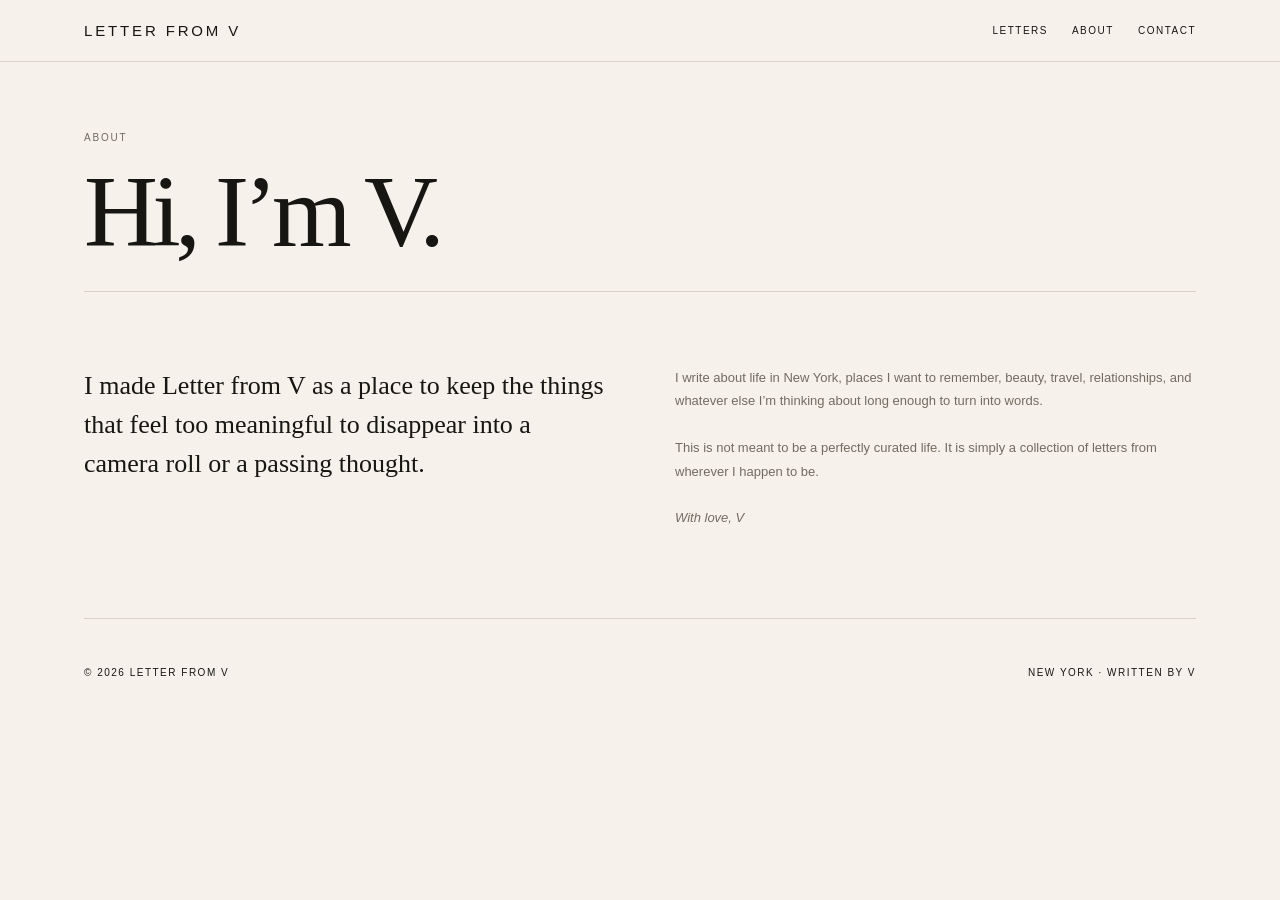
==== about.html @ 70c4c7c1 "Add files via upload" ====
<!doctype html>
<html lang="en"><head>
<meta charset="utf-8"><meta name="viewport" content="width=device-width,initial-scale=1">
<title>About — Letter from V</title><link rel="stylesheet" href="style.css"></head>
<body>
<header>
  <div class="header-inner">
    <a class="brand" href="index.html">Letter from V</a>
    <nav>
      <a href="letters.html">Letters</a>
      <a href="about.html">About</a>
      <a href="mailto:hello@letterfromv.com">Contact</a>
    </nav>
  </div>
</header>

<main class="shell">
<section class="page-title"><div class="kicker">About</div><h1>Hi, I’m V.</h1></section>
<section class="section about-grid">
<div>
  <p>I made Letter from V as a place to keep the things that feel too meaningful to disappear into a camera roll or a passing thought.</p>
</div>
<div class="copy">
  I write about life in New York, places I want to remember, beauty, travel, relationships, and whatever else I’m thinking about long enough to turn into words.
  <br><br>
  This is not meant to be a perfectly curated life. It is simply a collection of letters from wherever I happen to be.
  <br><br>
  <em>With love, V</em>
</div>
</section>
</main>
<footer>
  <div class="mini">© 2026 Letter from V</div>
  <div class="mini">New York · Written by V</div>
</footer>
</body></html>
---- style.css ----
:root{
  --bg:#f6f2eb;
  --paper:#fbfaf7;
  --ink:#171612;
  --muted:#716b61;
  --line:#d8d1c6;
  --accent:#a69580;
}
*{box-sizing:border-box}
html{scroll-behavior:smooth}
body{
  margin:0;
  background:var(--bg);
  color:var(--ink);
  font-family:Georgia,"Times New Roman",serif;
}
a{color:inherit;text-decoration:none}
img{max-width:100%;display:block}
.shell{max-width:1240px;margin:auto;padding:0 5vw}
header{
  position:sticky;top:0;z-index:20;
  background:rgba(246,242,235,.94);
  backdrop-filter:blur(12px);
  border-bottom:1px solid var(--line);
}
.header-inner{
  max-width:1240px;margin:auto;padding:22px 5vw;
  display:flex;justify-content:space-between;align-items:center;gap:24px
}
.brand{
  font-family:Arial,sans-serif;
  font-size:15px;letter-spacing:.19em;text-transform:uppercase
}
nav{display:flex;gap:24px;align-items:center;flex-wrap:wrap;justify-content:flex-end}
nav a,.mini{
  font-family:Arial,sans-serif;font-size:10px;letter-spacing:.15em;text-transform:uppercase
}
.hero{
  min-height:72vh;display:grid;align-content:center;
  padding:75px 0;border-bottom:1px solid var(--line)
}
.kicker{
  font-family:Arial,sans-serif;font-size:10px;letter-spacing:.18em;
  text-transform:uppercase;color:var(--muted);margin-bottom:26px
}
h1{
  font-weight:400;font-size:clamp(66px,10vw,145px);
  line-height:.84;letter-spacing:-.055em;margin:0;max-width:1100px
}
.hero-meta{
  display:flex;justify-content:space-between;gap:36px;align-items:flex-end;margin-top:54px
}
.hero-copy{max-width:560px;font-size:20px;line-height:1.55;color:#35312b}
.signature{font-size:24px;font-style:italic;white-space:nowrap}
.section{padding:74px 0 88px;border-bottom:1px solid var(--line)}
.section-head{display:flex;justify-content:space-between;align-items:flex-end;gap:20px;margin-bottom:34px}
h2{font-size:42px;font-weight:400;margin:0}
.grid{display:grid;grid-template-columns:1.35fr 1fr 1fr;gap:24px}
.card{border-top:1px solid var(--ink);padding-top:12px}
.photo{
  aspect-ratio:4/5;overflow:hidden;margin-bottom:18px;
  background:#d8d0c4;position:relative
}
.photo img{width:100%;height:100%;object-fit:cover;filter:saturate(.74) contrast(.95)}
.category{font-family:Arial,sans-serif;font-size:9px;letter-spacing:.14em;text-transform:uppercase;color:var(--muted)}
.card h3{font-size:28px;font-weight:400;line-height:1.05;margin:10px 0 12px}
.card.featured h3{font-size:40px}
.dek{font-size:15px;line-height:1.55;color:var(--muted)}
.more{display:inline-block;margin-top:15px;border-bottom:1px solid var(--ink);padding-bottom:3px}
.about-grid{display:grid;grid-template-columns:1fr 1fr;gap:70px}
.about-grid p:first-of-type{font-size:26px;line-height:1.5;margin-top:0}
.copy{font-family:Arial,sans-serif;font-size:13px;line-height:1.8;color:var(--muted)}
.page-title{padding:70px 0 36px;border-bottom:1px solid var(--line)}
.page-title h1{font-size:clamp(56px,8vw,110px)}
.letters-list{padding:20px 0 90px}
.letter-row{
  display:grid;grid-template-columns:140px 1fr 220px;gap:30px;
  padding:28px 0;border-bottom:1px solid var(--line);align-items:start
}
.letter-row h3{font-size:34px;font-weight:400;margin:0}
.letter-row p{margin:0;color:var(--muted);line-height:1.6}
.article{
  max-width:760px;margin:0 auto;padding:76px 0 100px
}
.article .meta{font-family:Arial,sans-serif;font-size:10px;letter-spacing:.13em;text-transform:uppercase;color:var(--muted)}
.article h1{font-size:clamp(50px,8vw,90px);line-height:.95;margin:18px 0 28px}
.article .lead{font-size:23px;line-height:1.5;color:#38332d}
.article p{font-size:19px;line-height:1.8}
.article hr{border:0;border-top:1px solid var(--line);margin:46px 0}
.article-sign{font-size:26px;font-style:italic}
footer{
  max-width:1240px;margin:auto;padding:48px 5vw 68px;
  display:flex;justify-content:space-between;gap:20px;flex-wrap:wrap
}
@media(max-width:850px){
  .grid{grid-template-columns:1fr}
  .hero-meta,.about-grid{display:block}
  .signature{margin-top:25px}
  .letter-row{grid-template-columns:1fr}
  .letter-row h3{font-size:30px}
  nav{gap:12px}
  .card.featured h3,.card h3{font-size:31px}
}
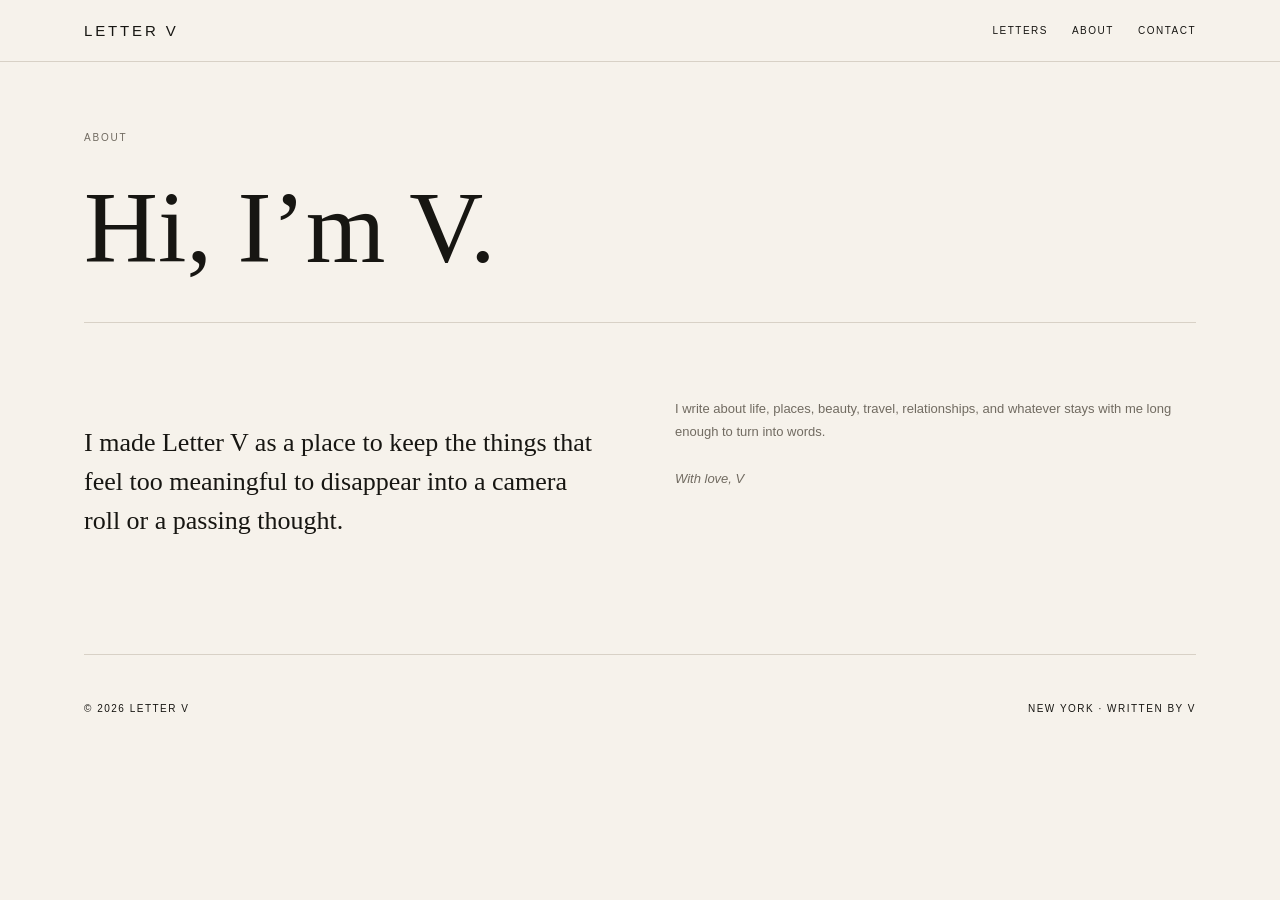
==== commit d39dfaa4: "Add files via upload" ====
--- a/about.html
+++ b/about.html
@@ -1,36 +1 @@
-<!doctype html>
-<html lang="en"><head>
-<meta charset="utf-8"><meta name="viewport" content="width=device-width,initial-scale=1">
-<title>About — Letter from V</title><link rel="stylesheet" href="style.css"></head>
-<body>
-<header>
-  <div class="header-inner">
-    <a class="brand" href="index.html">Letter from V</a>
-    <nav>
-      <a href="letters.html">Letters</a>
-      <a href="about.html">About</a>
-      <a href="mailto:hello@letterfromv.com">Contact</a>
-    </nav>
-  </div>
-</header>
-
-<main class="shell">
-<section class="page-title"><div class="kicker">About</div><h1>Hi, I’m V.</h1></section>
-<section class="section about-grid">
-<div>
-  <p>I made Letter from V as a place to keep the things that feel too meaningful to disappear into a camera roll or a passing thought.</p>
-</div>
-<div class="copy">
-  I write about life in New York, places I want to remember, beauty, travel, relationships, and whatever else I’m thinking about long enough to turn into words.
-  <br><br>
-  This is not meant to be a perfectly curated life. It is simply a collection of letters from wherever I happen to be.
-  <br><br>
-  <em>With love, V</em>
-</div>
-</section>
-</main>
-<footer>
-  <div class="mini">© 2026 Letter from V</div>
-  <div class="mini">New York · Written by V</div>
-</footer>
-</body></html>+<!doctype html><html><head><meta charset="utf-8"><meta name="viewport" content="width=device-width,initial-scale=1"><title>About — Letter V</title><link rel="stylesheet" href="style.css"></head><body><header><div class="header-inner"><a class="brand" href="index.html">Letter V</a><nav><a href="letters.html">Letters</a><a href="about.html">About</a><a href="mailto:hello@letterfromv.com">Contact</a></nav></div></header><main class="shell"><section class="page-title"><div class="kicker">About</div><h1>Hi, I’m V.</h1></section><section class="section about-grid"><div><p>I made Letter V as a place to keep the things that feel too meaningful to disappear into a camera roll or a passing thought.</p></div><div class="copy">I write about life, places, beauty, travel, relationships, and whatever stays with me long enough to turn into words.<br><br><em>With love, V</em></div></section></main><footer><div class="mini">© 2026 Letter V</div><div class="mini">New York · Written by V</div></footer></body></html>
--- a/style.css
+++ b/style.css
@@ -1,104 +1,38 @@
 
-:root{
-  --bg:#f6f2eb;
-  --paper:#fbfaf7;
-  --ink:#171612;
-  --muted:#716b61;
-  --line:#d8d1c6;
-  --accent:#a69580;
-}
-*{box-sizing:border-box}
-html{scroll-behavior:smooth}
-body{
-  margin:0;
-  background:var(--bg);
-  color:var(--ink);
-  font-family:Georgia,"Times New Roman",serif;
-}
-a{color:inherit;text-decoration:none}
-img{max-width:100%;display:block}
-.shell{max-width:1240px;margin:auto;padding:0 5vw}
-header{
-  position:sticky;top:0;z-index:20;
-  background:rgba(246,242,235,.94);
-  backdrop-filter:blur(12px);
-  border-bottom:1px solid var(--line);
-}
-.header-inner{
-  max-width:1240px;margin:auto;padding:22px 5vw;
-  display:flex;justify-content:space-between;align-items:center;gap:24px
-}
-.brand{
-  font-family:Arial,sans-serif;
-  font-size:15px;letter-spacing:.19em;text-transform:uppercase
-}
-nav{display:flex;gap:24px;align-items:center;flex-wrap:wrap;justify-content:flex-end}
-nav a,.mini{
-  font-family:Arial,sans-serif;font-size:10px;letter-spacing:.15em;text-transform:uppercase
-}
-.hero{
-  min-height:72vh;display:grid;align-content:center;
-  padding:75px 0;border-bottom:1px solid var(--line)
-}
-.kicker{
-  font-family:Arial,sans-serif;font-size:10px;letter-spacing:.18em;
-  text-transform:uppercase;color:var(--muted);margin-bottom:26px
-}
-h1{
-  font-weight:400;font-size:clamp(66px,10vw,145px);
-  line-height:.84;letter-spacing:-.055em;margin:0;max-width:1100px
-}
-.hero-meta{
-  display:flex;justify-content:space-between;gap:36px;align-items:flex-end;margin-top:54px
-}
-.hero-copy{max-width:560px;font-size:20px;line-height:1.55;color:#35312b}
-.signature{font-size:24px;font-style:italic;white-space:nowrap}
-.section{padding:74px 0 88px;border-bottom:1px solid var(--line)}
-.section-head{display:flex;justify-content:space-between;align-items:flex-end;gap:20px;margin-bottom:34px}
-h2{font-size:42px;font-weight:400;margin:0}
-.grid{display:grid;grid-template-columns:1.35fr 1fr 1fr;gap:24px}
-.card{border-top:1px solid var(--ink);padding-top:12px}
-.photo{
-  aspect-ratio:4/5;overflow:hidden;margin-bottom:18px;
-  background:#d8d0c4;position:relative
-}
-.photo img{width:100%;height:100%;object-fit:cover;filter:saturate(.74) contrast(.95)}
-.category{font-family:Arial,sans-serif;font-size:9px;letter-spacing:.14em;text-transform:uppercase;color:var(--muted)}
-.card h3{font-size:28px;font-weight:400;line-height:1.05;margin:10px 0 12px}
-.card.featured h3{font-size:40px}
-.dek{font-size:15px;line-height:1.55;color:var(--muted)}
-.more{display:inline-block;margin-top:15px;border-bottom:1px solid var(--ink);padding-bottom:3px}
-.about-grid{display:grid;grid-template-columns:1fr 1fr;gap:70px}
-.about-grid p:first-of-type{font-size:26px;line-height:1.5;margin-top:0}
-.copy{font-family:Arial,sans-serif;font-size:13px;line-height:1.8;color:var(--muted)}
-.page-title{padding:70px 0 36px;border-bottom:1px solid var(--line)}
-.page-title h1{font-size:clamp(56px,8vw,110px)}
-.letters-list{padding:20px 0 90px}
-.letter-row{
-  display:grid;grid-template-columns:140px 1fr 220px;gap:30px;
-  padding:28px 0;border-bottom:1px solid var(--line);align-items:start
-}
-.letter-row h3{font-size:34px;font-weight:400;margin:0}
-.letter-row p{margin:0;color:var(--muted);line-height:1.6}
-.article{
-  max-width:760px;margin:0 auto;padding:76px 0 100px
-}
-.article .meta{font-family:Arial,sans-serif;font-size:10px;letter-spacing:.13em;text-transform:uppercase;color:var(--muted)}
-.article h1{font-size:clamp(50px,8vw,90px);line-height:.95;margin:18px 0 28px}
-.article .lead{font-size:23px;line-height:1.5;color:#38332d}
-.article p{font-size:19px;line-height:1.8}
-.article hr{border:0;border-top:1px solid var(--line);margin:46px 0}
-.article-sign{font-size:26px;font-style:italic}
-footer{
-  max-width:1240px;margin:auto;padding:48px 5vw 68px;
-  display:flex;justify-content:space-between;gap:20px;flex-wrap:wrap
-}
-@media(max-width:850px){
-  .grid{grid-template-columns:1fr}
-  .hero-meta,.about-grid{display:block}
-  .signature{margin-top:25px}
-  .letter-row{grid-template-columns:1fr}
-  .letter-row h3{font-size:30px}
-  nav{gap:12px}
-  .card.featured h3,.card h3{font-size:31px}
-}
+@import url('https://fonts.googleapis.com/css2?family=Noto+Serif+KR:wght@400;500;600&display=swap');
+:root{--bg:#f6f2eb;--ink:#171612;--muted:#716b61;--line:#d8d1c6}
+*{box-sizing:border-box} body{margin:0;background:var(--bg);color:var(--ink);font-family:Georgia,"Times New Roman",serif}
+a{color:inherit;text-decoration:none}.shell{max-width:1240px;margin:auto;padding:0 5vw}
+header{position:sticky;top:0;z-index:20;background:rgba(246,242,235,.94);backdrop-filter:blur(12px);border-bottom:1px solid var(--line)}
+.header-inner{max-width:1240px;margin:auto;padding:22px 5vw;display:flex;justify-content:space-between;align-items:center;gap:24px}
+.brand,nav a,.mini,.category,.meta,.letter-date,.kicker{font-family:Arial,sans-serif;text-transform:uppercase}
+.brand{font-size:15px;letter-spacing:.19em}nav{display:flex;gap:24px}nav a,.mini{font-size:10px;letter-spacing:.15em}
+.hero{min-height:72vh;display:grid;align-content:center;padding:75px 0;border-bottom:1px solid var(--line)}
+.kicker{font-size:10px;letter-spacing:.18em;color:var(--muted);margin-bottom:26px}
+.hero h1{font-weight:400;font-size:clamp(66px,10vw,145px);line-height:.84;letter-spacing:-.055em;margin:0}
+.hero-meta{display:flex;justify-content:space-between;gap:36px;align-items:flex-end;margin-top:54px}
+.hero-copy{max-width:560px;font-size:20px;line-height:1.55;color:#35312b}.signature{font-size:24px;font-style:italic}
+.section{padding:74px 0 88px;border-bottom:1px solid var(--line)}.section-head{display:flex;justify-content:space-between;align-items:end;margin-bottom:34px}
+h2{font-size:42px;font-weight:400;margin:0}.grid{display:grid;grid-template-columns:1.35fr 1fr 1fr;gap:24px}
+.card{border-top:1px solid var(--ink);padding-top:12px}.photo{aspect-ratio:4/5;overflow:hidden;margin-bottom:18px;background:#d8d0c4}
+.photo img{width:100%;height:100%;object-fit:cover;filter:saturate(.74) contrast(.95)}.category{font-size:9px;letter-spacing:.14em;color:var(--muted)}
+.card h3{font-size:28px;font-weight:400;line-height:1.1;margin:10px 0 12px}.card.featured h3{font-size:40px}
+.dek{font-size:15px;line-height:1.55;color:var(--muted)}.more{display:inline-block;border-bottom:1px solid var(--ink);padding-bottom:3px}
+.text-space{min-height:320px;display:flex;align-items:center;padding:28px 8px 34px 0}
+.text-space blockquote{margin:0;font-family:"Noto Serif KR",serif;font-size:28px;line-height:1.65;letter-spacing:-.035em}
+.ko-title{font-family:"Noto Serif KR",serif!important;line-height:1.55!important}
+.about-grid{display:grid;grid-template-columns:1fr 1fr;gap:70px}.about-grid p{font-size:26px;line-height:1.5}.copy{font-family:Arial,sans-serif;font-size:13px;line-height:1.8;color:var(--muted)}
+.page-title{padding:70px 0 36px;border-bottom:1px solid var(--line)}.page-title h1{font-size:clamp(56px,8vw,110px);font-weight:400;margin:0}
+.letters-list{padding:10px 0 90px}.letter-row{display:grid;grid-template-columns:150px 1fr;gap:28px;padding:20px 0;border-bottom:1px solid var(--line);align-items:baseline}
+.letter-date{font-size:9px;letter-spacing:.14em;color:var(--muted)}.letter-row h3{font-size:18px;line-height:1.5;font-weight:400;margin:0}
+.letter-row h3.ko{font-family:"Noto Serif KR",serif;letter-spacing:-.025em}
+.article{max-width:760px;margin:0 auto;padding:76px 0 100px}.meta{font-size:10px;letter-spacing:.13em;color:var(--muted)}
+/* Individual post title: intentionally ~half the old size */
+.article h1{font-size:clamp(32px,4vw,45px);line-height:1.15;font-weight:400;margin:18px 0 28px;letter-spacing:-.025em}
+.article .lead{font-size:21px;line-height:1.65;color:#38332d}.article p{font-size:19px;line-height:1.8}
+.ko-article{font-family:"Noto Serif KR",serif}.ko-article h1{font-family:"Noto Serif KR",serif;font-size:clamp(30px,3.6vw,42px);line-height:1.5;letter-spacing:-.04em}
+.ko-article .lead{font-size:20px;line-height:1.9}.ko-article p{font-size:18px;line-height:2;letter-spacing:-.02em}
+.article hr{border:0;border-top:1px solid var(--line);margin:46px 0}.article-sign{font-size:26px;font-style:italic}
+footer{max-width:1240px;margin:auto;padding:48px 5vw 68px;display:flex;justify-content:space-between;gap:20px}
+@media(max-width:850px){.grid,.about-grid{grid-template-columns:1fr}.hero-meta{display:block}.signature{margin-top:25px}.text-space{min-height:220px}}
+@media(max-width:560px){.letter-row{grid-template-columns:1fr;gap:7px;padding:18px 0}.article h1,.ko-article h1{font-size:30px}}
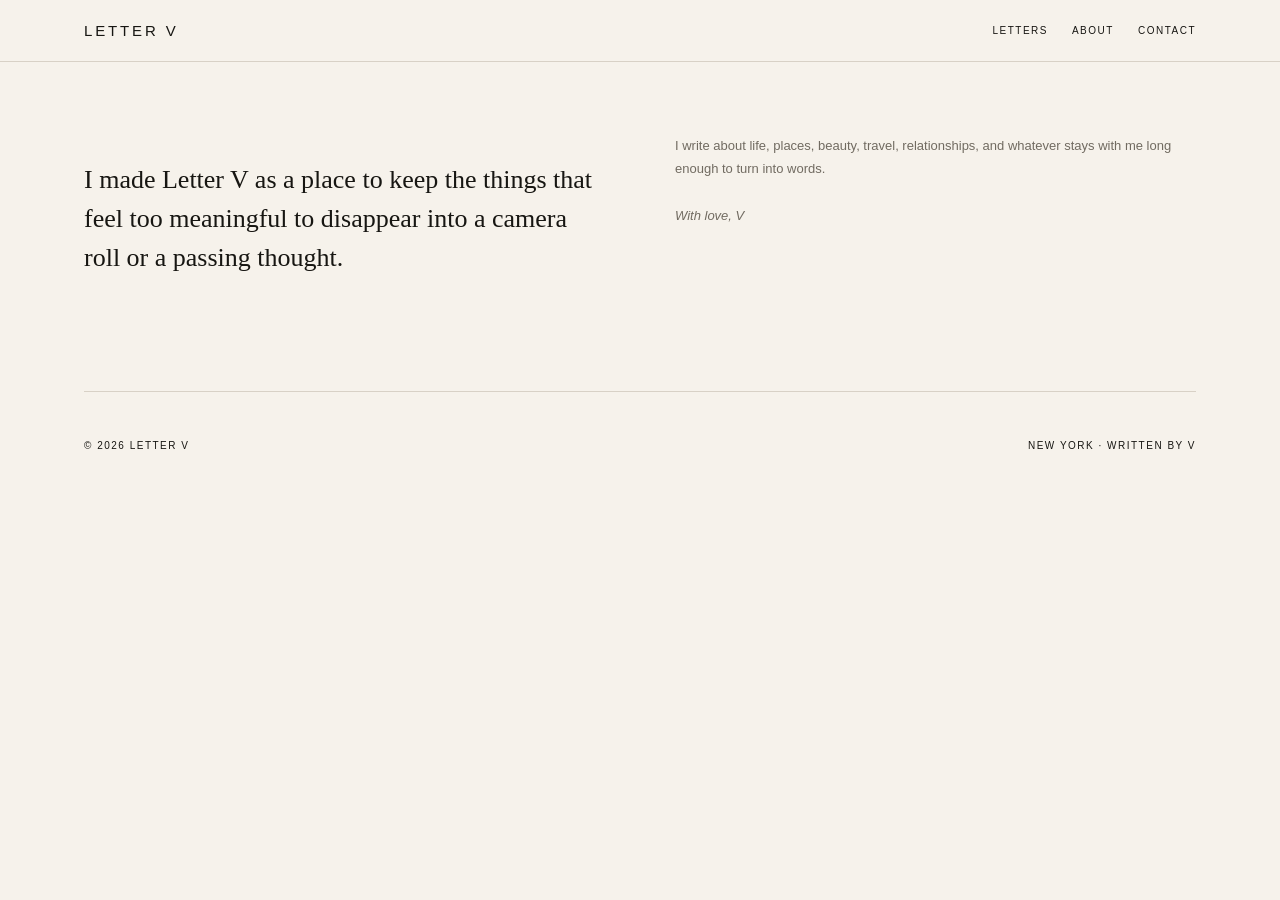
==== commit 429b620a: "Add files via upload" ====
--- a/about.html
+++ b/about.html
@@ -1 +1 @@
-<!doctype html><html><head><meta charset="utf-8"><meta name="viewport" content="width=device-width,initial-scale=1"><title>About — Letter V</title><link rel="stylesheet" href="style.css"></head><body><header><div class="header-inner"><a class="brand" href="index.html">Letter V</a><nav><a href="letters.html">Letters</a><a href="about.html">About</a><a href="mailto:hello@letterfromv.com">Contact</a></nav></div></header><main class="shell"><section class="page-title"><div class="kicker">About</div><h1>Hi, I’m V.</h1></section><section class="section about-grid"><div><p>I made Letter V as a place to keep the things that feel too meaningful to disappear into a camera roll or a passing thought.</p></div><div class="copy">I write about life, places, beauty, travel, relationships, and whatever stays with me long enough to turn into words.<br><br><em>With love, V</em></div></section></main><footer><div class="mini">© 2026 Letter V</div><div class="mini">New York · Written by V</div></footer></body></html>+<!doctype html><html><head><meta charset="utf-8"><meta name="viewport" content="width=device-width,initial-scale=1"><title>About — Letter V</title><link rel="stylesheet" href="style.css"></head><body><header><div class="header-inner"><a class="brand" href="index.html">Letter V</a><nav><a href="letters.html">Letters</a><a href="about.html">About</a><a href="mailto:hello@letterfromv.com">Contact</a></nav></div></header><main class="shell"><section class="section about-grid"><div><p>I made Letter V as a place to keep the things that feel too meaningful to disappear into a camera roll or a passing thought.</p></div><div class="copy">I write about life, places, beauty, travel, relationships, and whatever stays with me long enough to turn into words.<br><br><em>With love, V</em></div></section></main><footer><div class="mini">© 2026 Letter V</div><div class="mini">New York · Written by V</div></footer></body></html>
--- a/style.css
+++ b/style.css
@@ -36,3 +36,195 @@
 footer{max-width:1240px;margin:auto;padding:48px 5vw 68px;display:flex;justify-content:space-between;gap:20px}
 @media(max-width:850px){.grid,.about-grid{grid-template-columns:1fr}.hero-meta{display:block}.signature{margin-top:25px}.text-space{min-height:220px}}
 @media(max-width:560px){.letter-row{grid-template-columns:1fr;gap:7px;padding:18px 0}.article h1,.ko-article h1{font-size:30px}}
+
+
+/* Homepage adjustments */
+.hero h1{
+  font-size:clamp(52px,8vw,112px);
+  line-height:.92;
+  letter-spacing:-.05em;
+  white-space:nowrap;
+}
+.text-only-card{
+  min-height:100%;
+}
+.text-only-card a{
+  min-height:100%;
+  display:flex;
+  flex-direction:column;
+  justify-content:center;
+  padding:70px 0;
+}
+.text-only-card .ko-title{
+  margin-top:14px;
+  margin-bottom:16px;
+  font-size:28px;
+  line-height:1.6!important;
+}
+@media(max-width:560px){
+  .hero h1{
+    font-size:clamp(46px,15vw,72px);
+    white-space:nowrap;
+  }
+  .text-only-card a{
+    padding:46px 0;
+  }
+}
+
+
+/* Homepage title: half-size */
+.hero h1{
+  font-size:clamp(28px,4vw,56px);
+  line-height:1;
+  letter-spacing:-.035em;
+  white-space:nowrap;
+}
+
+/* Latest letters: text-only cards, no images */
+.latest-text-card,
+.text-only-card{
+  min-height:320px;
+}
+.latest-text-card > a,
+.text-only-card > a{
+  min-height:320px;
+  display:flex;
+  flex-direction:column;
+  justify-content:center;
+  padding:46px 0;
+}
+.latest-text-card:not(:has(a)){
+  display:flex;
+  flex-direction:column;
+  justify-content:center;
+  padding:46px 0;
+}
+.latest-text-card.featured h3{
+  font-size:30px;
+}
+@media(max-width:560px){
+  .hero h1{
+    font-size:clamp(28px,11vw,44px);
+  }
+  .latest-text-card,
+  .text-only-card,
+  .latest-text-card > a,
+  .text-only-card > a{
+    min-height:220px;
+  }
+}
+
+
+/* FINAL OVERRIDE — much smaller homepage Letter V. title */
+body .hero h1{
+  font-size:32px !important;
+  line-height:1.05 !important;
+  letter-spacing:-0.02em !important;
+  white-space:nowrap !important;
+}
+@media(max-width:560px){
+  body .hero h1{
+    font-size:28px !important;
+  }
+}
+
+
+/* ===== V3: Korean typography one size smaller site-wide ===== */
+.ko,
+[lang="ko"],
+.ko-title,
+.ko-article,
+.ko-article p,
+.ko-article .lead,
+.ko-article h1,
+.letter-row h3.ko,
+.latest-row h3.ko {
+  font-size: 0.92em;
+}
+
+/* Keep Korean article hierarchy balanced after global reduction */
+.ko-article h1{
+  font-size:clamp(27px,3.2vw,38px) !important;
+}
+.ko-article .lead{
+  font-size:18px !important;
+}
+.ko-article p{
+  font-size:16.5px !important;
+}
+.letter-row h3.ko,
+.latest-row h3.ko{
+  font-size:16px !important;
+}
+.card .ko-title{
+  font-size:24px !important;
+}
+
+/* ===== V3: Latest letters as a simple vertical list ===== */
+.latest-section{
+  padding-top:64px;
+  padding-bottom:74px;
+}
+.latest-list{
+  border-top:1px solid var(--line);
+}
+.latest-row{
+  display:grid;
+  grid-template-columns:150px 1fr;
+  gap:28px;
+  align-items:baseline;
+  padding:19px 0;
+  border-bottom:1px solid var(--line);
+}
+.latest-date{
+  font-family:Arial,sans-serif;
+  font-size:9px;
+  letter-spacing:.14em;
+  text-transform:uppercase;
+  color:var(--muted);
+}
+.latest-row h3{
+  margin:0;
+  font-size:18px;
+  line-height:1.5;
+  font-weight:400;
+}
+.latest-row h3.ko{
+  font-family:"Noto Serif KR","AppleMyungjo","Batang",serif;
+  letter-spacing:-.025em;
+  line-height:1.65;
+}
+
+@media(max-width:560px){
+  .latest-row{
+    grid-template-columns:1fr;
+    gap:7px;
+    padding:17px 0;
+  }
+  .latest-row h3{
+    font-size:17px;
+  }
+  .latest-row h3.ko{
+    font-size:15px !important;
+  }
+}
+
+
+/* ===== V4 page refinements ===== */
+
+/* Letters archive page title: about half the previous size */
+.letters-page-title h1{
+  font-size:clamp(28px,4vw,55px) !important;
+  line-height:1 !important;
+}
+
+/* About page no longer has a large page-title block */
+body:has(.about-grid) main.shell > .about-grid:first-child{
+  padding-top:72px;
+}
+
+@media(max-width:560px){
+  .letters-page-title h1{
+    font-size:30px !important;
+  }
+}
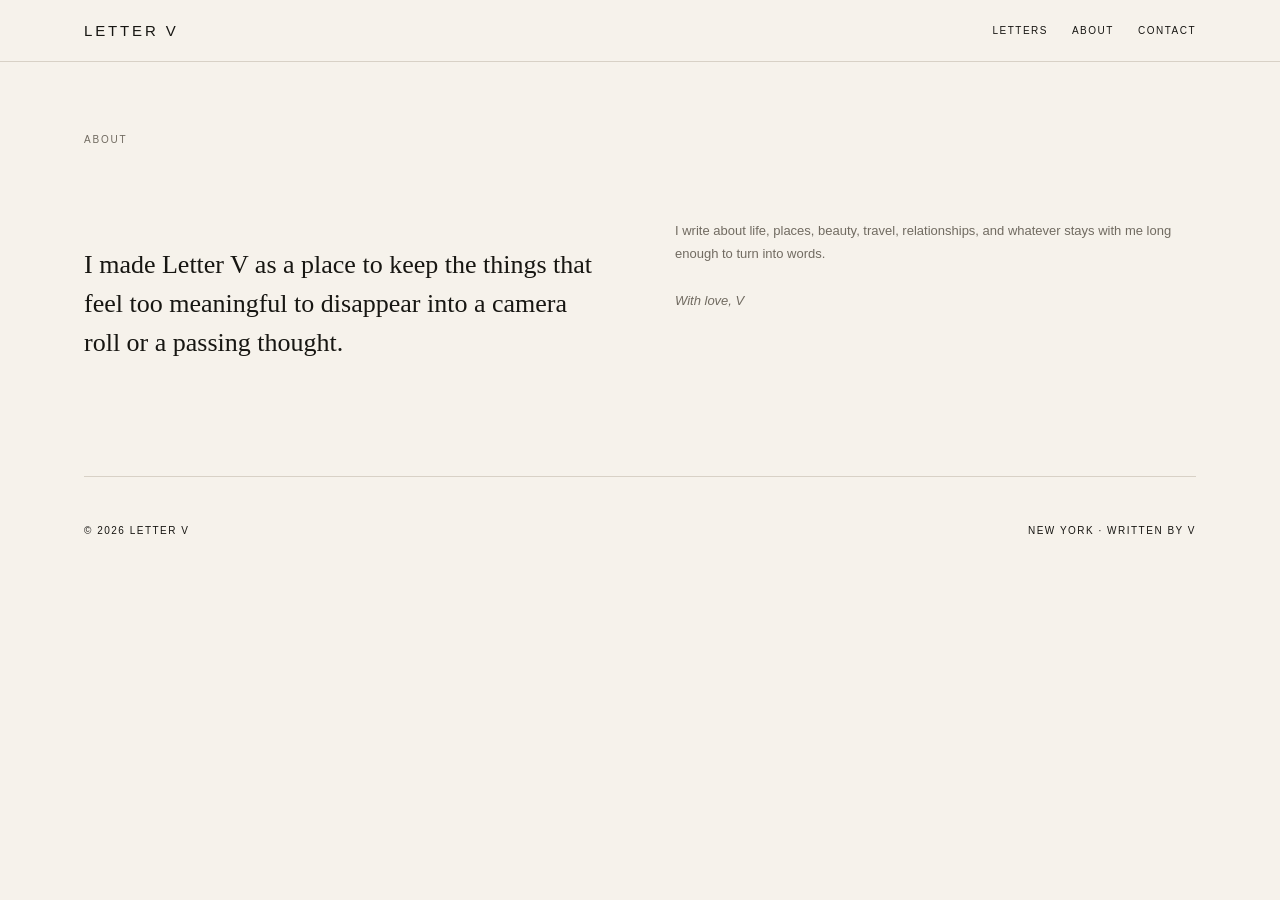
==== commit ad87b438: "Add files via upload" ====
--- a/about.html
+++ b/about.html
@@ -1 +1 @@
-<!doctype html><html><head><meta charset="utf-8"><meta name="viewport" content="width=device-width,initial-scale=1"><title>About — Letter V</title><link rel="stylesheet" href="style.css"></head><body><header><div class="header-inner"><a class="brand" href="index.html">Letter V</a><nav><a href="letters.html">Letters</a><a href="about.html">About</a><a href="mailto:hello@letterfromv.com">Contact</a></nav></div></header><main class="shell"><section class="section about-grid"><div><p>I made Letter V as a place to keep the things that feel too meaningful to disappear into a camera roll or a passing thought.</p></div><div class="copy">I write about life, places, beauty, travel, relationships, and whatever stays with me long enough to turn into words.<br><br><em>With love, V</em></div></section></main><footer><div class="mini">© 2026 Letter V</div><div class="mini">New York · Written by V</div></footer></body></html>+<!doctype html><html><head><meta charset="utf-8"><meta name="viewport" content="width=device-width,initial-scale=1"><title>About — Letter V</title><link rel="stylesheet" href="style.css"></head><body><header><div class="header-inner"><a class="brand" href="index.html">Letter V</a><nav><a href="letters.html">Letters</a><a href="about.html">About</a><a href="mailto:hello@letterfromv.com">Contact</a></nav></div></header><main class="shell"><div class="kicker" style="margin-top:72px;margin-bottom:0">About</div><section class="section about-grid"><div><p>I made Letter V as a place to keep the things that feel too meaningful to disappear into a camera roll or a passing thought.</p></div><div class="copy">I write about life, places, beauty, travel, relationships, and whatever stays with me long enough to turn into words.<br><br><em>With love, V</em></div></section></main><footer><div class="mini">© 2026 Letter V</div><div class="mini">New York · Written by V</div></footer></body></html>
--- a/style.css
+++ b/style.css
@@ -228,3 +228,17 @@
     font-size:30px !important;
   }
 }
+
+
+/* Homepage Letter V. = same size as Latest letters */
+body .hero h1{
+  font-size:42px !important;
+  line-height:1 !important;
+  letter-spacing:-.035em !important;
+  white-space:nowrap !important;
+}
+@media(max-width:560px){
+  body .hero h1{
+    font-size:42px !important;
+  }
+}
